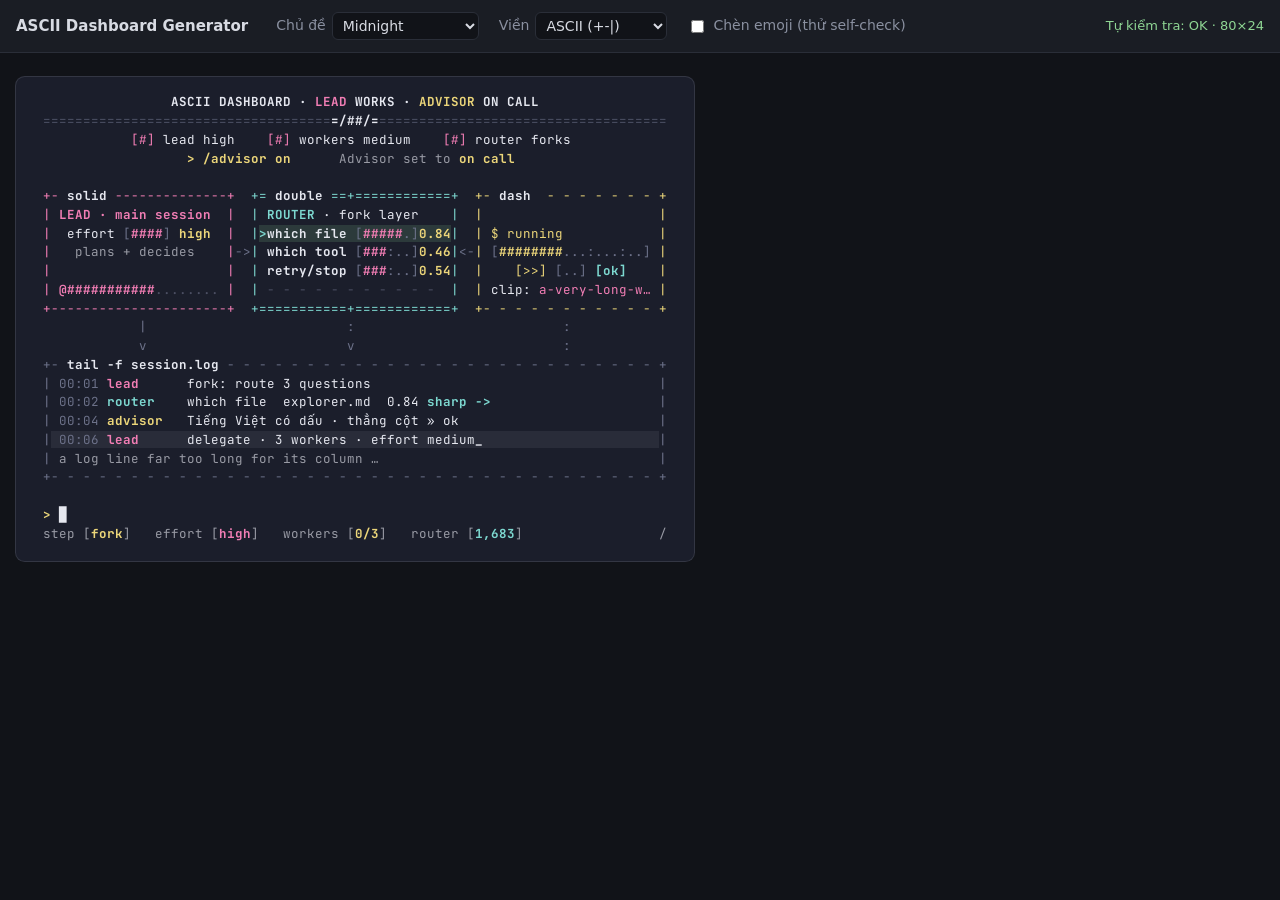
==== index.html @ 6a5013ba "feat: core grid, markup, theme and html renderer" ====
<!doctype html>
<html lang="vi">
<head>
<meta charset="utf-8">
<meta name="viewport" content="width=device-width, initial-scale=1">
<title>ASCII Dashboard Generator</title>
<link rel="preconnect" href="https://fonts.googleapis.com">
<link rel="preconnect" href="https://fonts.gstatic.com" crossorigin>
<link rel="stylesheet" href="https://fonts.googleapis.com/css2?family=JetBrains+Mono:wght@400;700&amp;family=IBM+Plex+Mono:wght@400;700&amp;family=Fira+Code:wght@400;700&amp;family=VT323&amp;display=swap">
<link rel="stylesheet" href="style.css">
</head>
<body>
<header class="app-bar">
  <h1 class="app-title">ASCII Dashboard Generator</h1>
  <label class="field">Chủ đề <select id="theme-select"></select></label>
  <label class="field">Viền
    <select id="border-select">
      <option value="ascii">ASCII (+-|)</option>
      <option value="unicode">Unicode (┌─┐)</option>
    </select>
  </label>
  <label class="field"><input type="checkbox" id="emoji-toggle"> Chèn emoji (thử self-check)</label>
  <span id="check-status" class="check-status"></span>
</header>
<main class="stage">
  <div id="screen" class="adg-screen"><div id="preview" class="adg-pre"></div></div>
</main>

<!-- order = dependency order: core → output → app -->
<script src="js/core/text-utils.js"></script>
<script src="js/core/theme.js"></script>
<script src="js/core/markup.js"></script>
<script src="js/core/grid.js"></script>
<script src="js/output/html-renderer.js"></script>
<script src="js/app.js"></script>
</body>
</html>
---- style.css ----
/* App UI tokens (dark editor chrome); the rendered dashboard takes its colors from the theme palette. */
:root {
  --app-bg: #111318;
  --app-panel: #1a1d24;
  --app-line: #2a2e38;
  --app-fg: #d8dbe3;
  --app-mut: #8a90a0;
  --app-ok: #8fd694;
  --app-warn: #f2a272;
  --app-font: system-ui, -apple-system, "Segoe UI", sans-serif;
  --adg-font: "JetBrains Mono", ui-monospace, Menlo, Consolas, monospace;
  --adg-size: 12.5px;
  --adg-lh: 1.5;
}

* { box-sizing: border-box; }
body { margin: 0; background: var(--app-bg); color: var(--app-fg); font: 14px/1.4 var(--app-font); }

.app-bar {
  display: flex; flex-wrap: wrap; align-items: center; gap: 12px 20px;
  padding: 12px 16px; background: var(--app-panel); border-bottom: 1px solid var(--app-line);
}
.app-title { margin: 0 8px 0 0; font-size: 15px; font-weight: 600; }
.field { display: inline-flex; align-items: center; gap: 6px; color: var(--app-mut); }
.field select { background: var(--app-bg); color: var(--app-fg); border: 1px solid var(--app-line); border-radius: 6px; padding: 4px 6px; font: inherit; }
.check-status { margin-left: auto; font-size: 13px; }
.check-status.ok { color: var(--app-ok); }
.check-status.warn { color: var(--app-warn); }

.stage { padding: 24px 16px; overflow-x: auto; }

/* Dashboard screen: background/color set inline from the palette. */
.adg-screen { display: inline-block; padding: 1.3em 1.5em 1.4em; border-radius: 0.7em; font-size: var(--adg-size); }
.adg-pre {
  font-family: var(--adg-font);
  /* ligatures (Fira Code `->`) would merge cells and break column alignment */
  font-variant-ligatures: none;
  font-feature-settings: "liga" 0, "calt" 0;
}
.adg-row { white-space: pre; direction: ltr; unicode-bidi: bidi-override; height: calc(var(--adg-lh) * 1em); line-height: calc(var(--adg-lh) * 1em); }

.adg-blink { animation: adg-blink 1.05s steps(1) infinite; }
@keyframes adg-blink { 50% { opacity: 0; } }
@media (prefers-reduced-motion: reduce) { .adg-blink { animation: none; } }
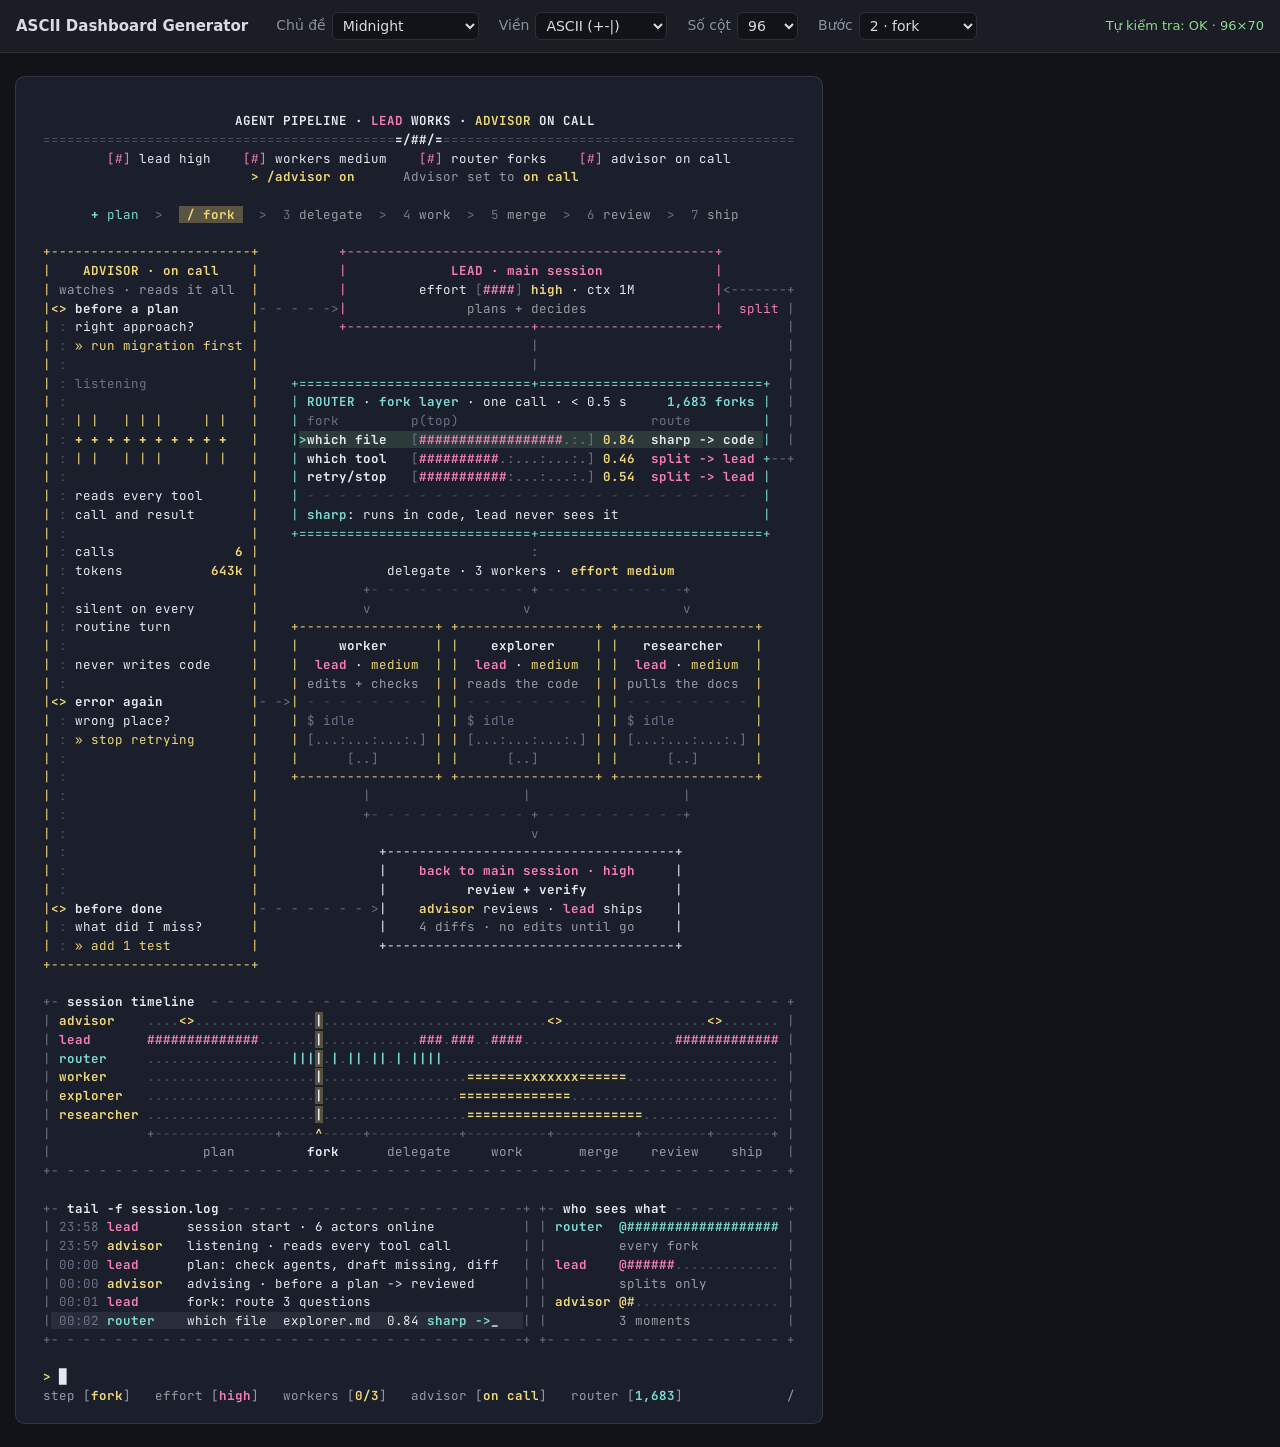
==== commit b70c4ae5: "feat: layout engine, blocks and agent pipeline template Rows x columns composer with stretch pass, a" ====
--- a/index.html
+++ b/index.html
@@ -19,18 +19,37 @@
       <option value="unicode">Unicode (┌─┐)</option>
     </select>
   </label>
-  <label class="field"><input type="checkbox" id="emoji-toggle"> Chèn emoji (thử self-check)</label>
+  <label class="field">Số cột
+    <select id="cols-select">
+      <option value="80">80</option>
+      <option value="96" selected>96</option>
+      <option value="120">120</option>
+    </select>
+  </label>
+  <label class="field">Bước <select id="step-select"></select></label>
   <span id="check-status" class="check-status"></span>
 </header>
 <main class="stage">
   <div id="screen" class="adg-screen"><div id="preview" class="adg-pre"></div></div>
 </main>
 
-<!-- order = dependency order: core → output → app -->
+<!-- order = dependency order: core → blocks → templates → output → app (tests/run.js reads this list) -->
 <script src="js/core/text-utils.js"></script>
 <script src="js/core/theme.js"></script>
 <script src="js/core/markup.js"></script>
 <script src="js/core/grid.js"></script>
+<script src="js/core/layout.js"></script>
+<script src="js/blocks/registry.js"></script>
+<script src="js/blocks/status.js"></script>
+<script src="js/blocks/header.js"></script>
+<script src="js/blocks/steps.js"></script>
+<script src="js/blocks/meters.js"></script>
+<script src="js/blocks/log.js"></script>
+<script src="js/blocks/table.js"></script>
+<script src="js/blocks/timeline.js"></script>
+<script src="js/blocks/side-column.js"></script>
+<script src="js/blocks/flow.js"></script>
+<script src="js/templates/agent-pipeline.js"></script>
 <script src="js/output/html-renderer.js"></script>
 <script src="js/app.js"></script>
 </body>
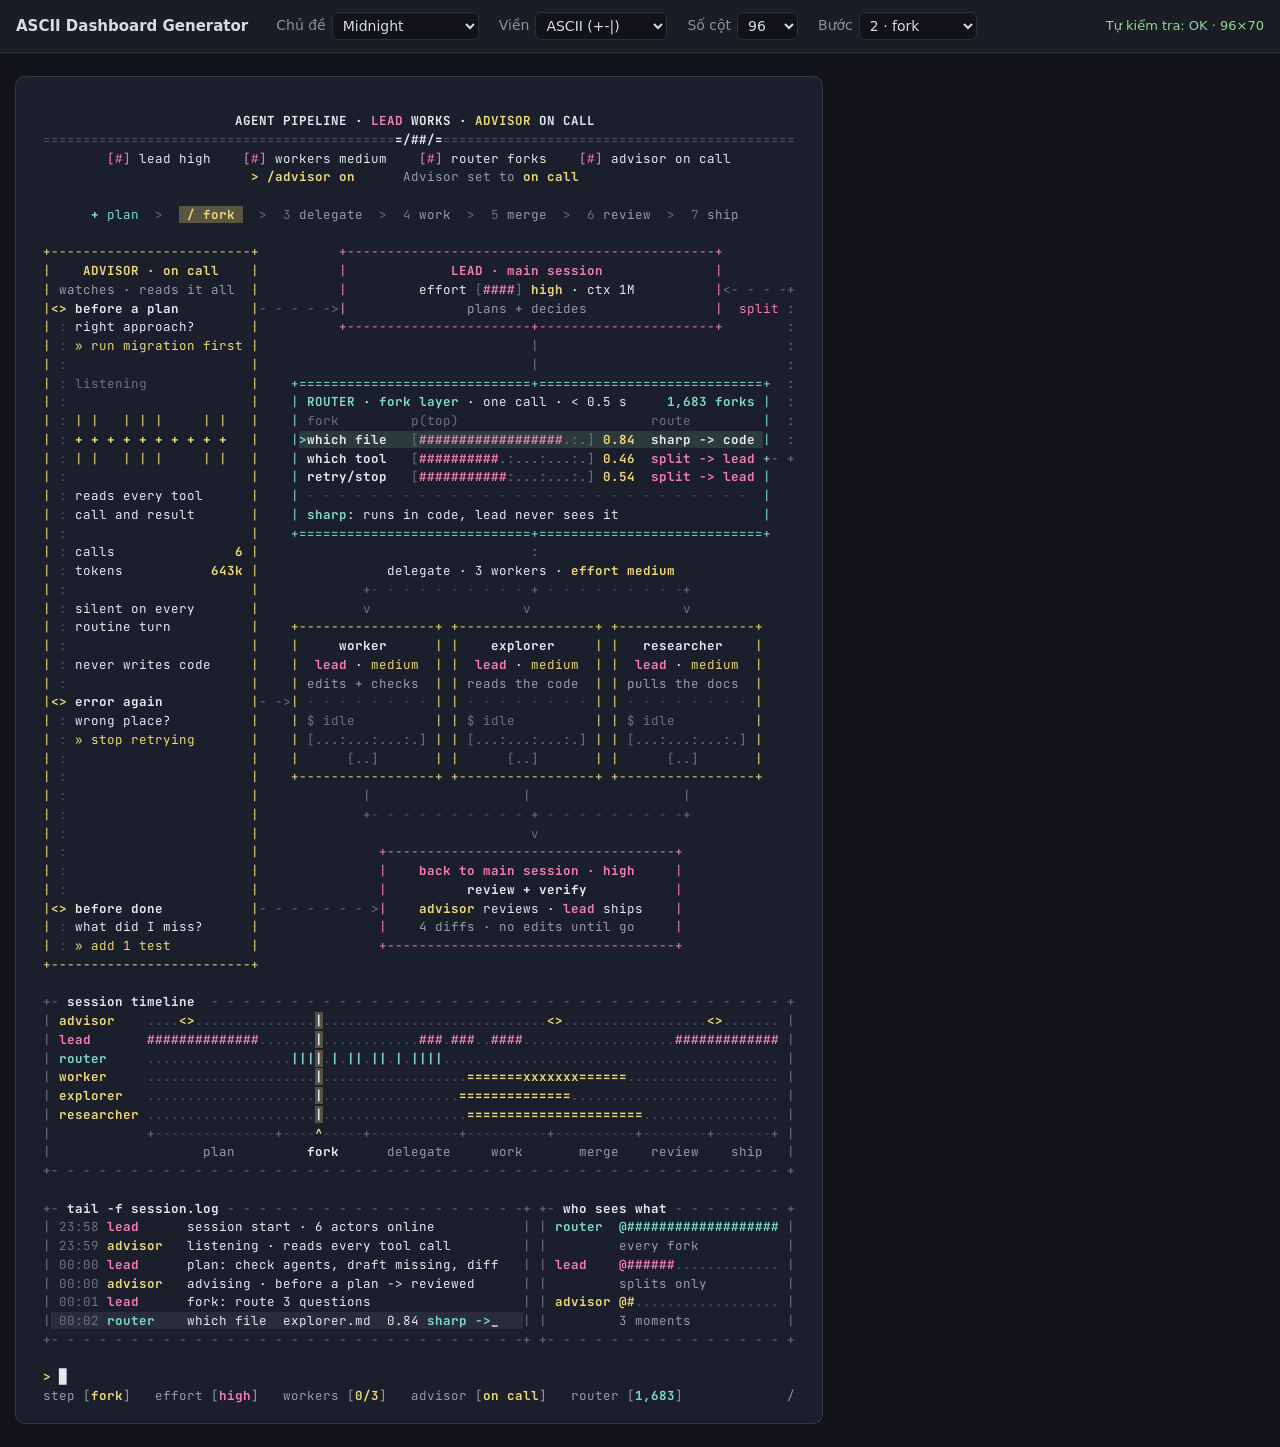
==== commit 6a9b11d4: "feat: flow dsl, graph layout and presets Implement Flow DSL parser and tier/hub/back-edge layout alg" ====
--- a/index.html
+++ b/index.html
@@ -39,6 +39,8 @@
 <script src="js/core/markup.js"></script>
 <script src="js/core/grid.js"></script>
 <script src="js/core/layout.js"></script>
+<script src="js/core/flow-dsl.js"></script>
+<script src="js/core/flow-graph.js"></script>
 <script src="js/blocks/registry.js"></script>
 <script src="js/blocks/status.js"></script>
 <script src="js/blocks/header.js"></script>
@@ -48,6 +50,7 @@
 <script src="js/blocks/table.js"></script>
 <script src="js/blocks/timeline.js"></script>
 <script src="js/blocks/side-column.js"></script>
+<script src="js/blocks/flow-presets.js"></script>
 <script src="js/blocks/flow.js"></script>
 <script src="js/templates/agent-pipeline.js"></script>
 <script src="js/output/html-renderer.js"></script>
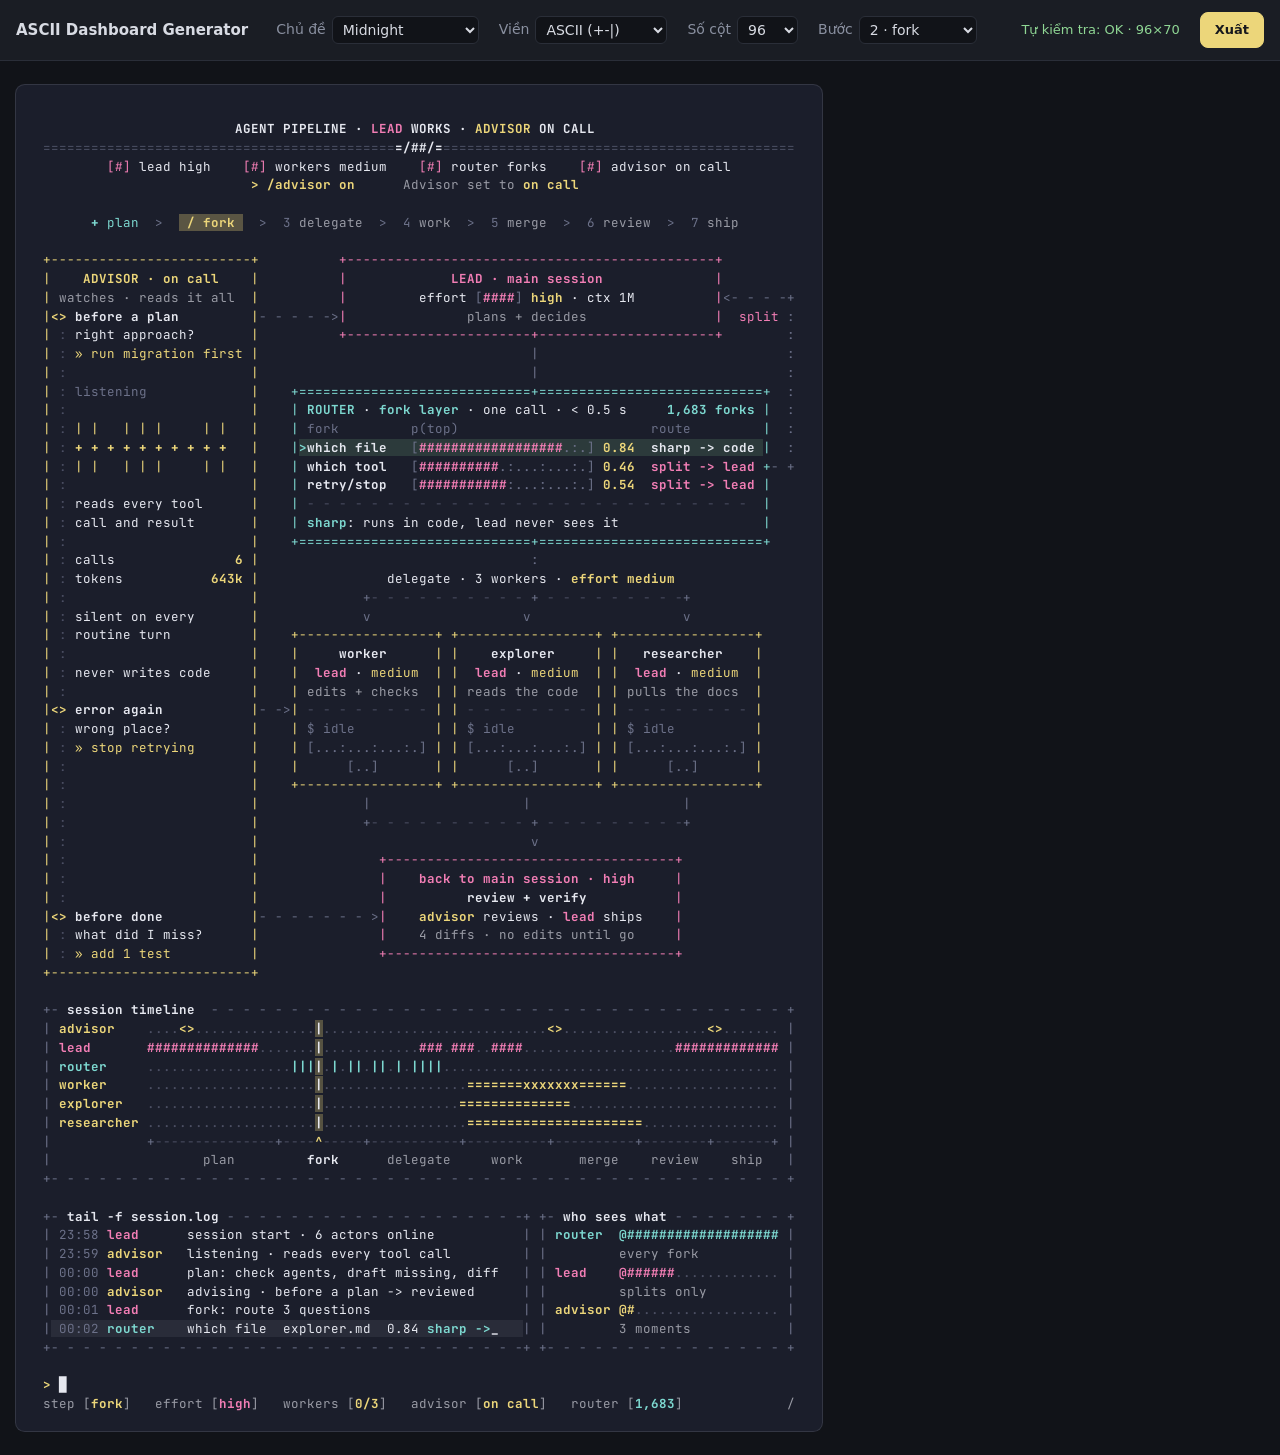
==== commit a88fbba0: "feat: canvas renderer and export dialog Canvas renderer with macOS/Windows/Ubuntu/CRT window chrome," ====
--- a/index.html
+++ b/index.html
@@ -28,10 +28,68 @@
   </label>
   <label class="field">Bước <select id="step-select"></select></label>
   <span id="check-status" class="check-status"></span>
+  <button id="export-open" class="btn btn-primary" type="button">Xuất</button>
 </header>
 <main class="stage">
   <div id="screen" class="adg-screen"><div id="preview" class="adg-pre"></div></div>
 </main>
+
+<div id="export-overlay" class="overlay" hidden>
+  <div id="export-dialog" class="dialog" role="dialog" aria-modal="true" aria-labelledby="export-title" tabindex="-1">
+    <div class="dialog-head">
+      <h2 id="export-title">Xuất &amp; chia sẻ</h2>
+      <button id="export-close" class="btn btn-icon" type="button" aria-label="Đóng">&times;</button>
+    </div>
+
+    <section class="card">
+      <h3>Ảnh PNG</h3>
+      <div class="opt-row"><span class="opt-label">Tỉ lệ</span>
+        <div id="png-scales" class="seg">
+          <button type="button" class="btn" data-scale="1" aria-pressed="false">1x</button>
+          <button type="button" class="btn" data-scale="2" aria-pressed="true">2x</button>
+          <button type="button" class="btn" data-scale="3" aria-pressed="false">3x</button>
+        </div>
+      </div>
+      <label class="check"><input type="checkbox" id="opt-chrome"> Kèm window chrome</label>
+      <div class="opt-grid">
+        <label class="field-col">Kiểu cửa sổ <select id="opt-win"></select></label>
+        <label class="field-col">Font <select id="opt-font"></select></label>
+        <label class="field-col">Cỡ chữ (px) <input id="opt-size" type="number" min="6" max="48" step="0.5"></label>
+        <label class="field-col">Credit <input id="opt-credit" type="text" maxlength="60"></label>
+      </div>
+      <div class="opt-row">
+        <label class="check"><input type="checkbox" id="opt-glow"> Glow</label>
+        <label class="check"><input type="checkbox" id="opt-scanline"> Scanline</label>
+      </div>
+      <div id="png-size" class="mono mut"></div>
+      <button id="png-download" class="btn btn-primary" type="button">Tải PNG</button>
+    </section>
+
+    <section id="export-motion" class="card" hidden></section>
+
+    <section class="card">
+      <div class="card-head"><h3>Plain text</h3>
+        <button id="text-copy" class="btn" type="button">Copy để dán vào code block</button></div>
+      <pre id="text-preview" class="text-preview" tabindex="0"></pre>
+    </section>
+
+    <div class="two-col">
+      <section class="card">
+        <h3>Config</h3>
+        <button id="json-download" class="btn" type="button">Tải file .json</button>
+        <button id="json-open" class="btn" type="button">Mở từ file .json</button>
+        <input id="json-file" type="file" accept=".json,application/json" hidden>
+      </section>
+      <section class="card">
+        <h3>Share link</h3>
+        <input id="share-url" class="mono" type="text" readonly aria-label="Share link">
+        <button id="share-copy" class="btn btn-primary" type="button">Copy link</button>
+        <ul id="share-warn" class="warn-list"></ul>
+      </section>
+    </div>
+  </div>
+</div>
+<div id="toast" class="toast" role="status" aria-live="polite" hidden></div>
 
 <!-- order = dependency order: core → blocks → templates → output → app (tests/run.js reads this list) -->
 <script src="js/core/text-utils.js"></script>
@@ -54,6 +112,14 @@
 <script src="js/blocks/flow.js"></script>
 <script src="js/templates/agent-pipeline.js"></script>
 <script src="js/output/html-renderer.js"></script>
+<script src="js/output/window-chrome.js"></script>
+<script src="js/output/canvas-chrome.js"></script>
+<script src="js/output/canvas-renderer.js"></script>
+<script src="js/export/plain-text.js"></script>
+<script src="js/export/png.js"></script>
+<script src="js/export/config-file.js"></script>
+<script src="js/export/share-link.js"></script>
+<script src="js/ui/export-dialog.js"></script>
 <script src="js/app.js"></script>
 </body>
 </html>
--- a/style.css
+++ b/style.css
@@ -42,3 +42,50 @@
 .adg-blink { animation: adg-blink 1.05s steps(1) infinite; }
 @keyframes adg-blink { 50% { opacity: 0; } }
 @media (prefers-reduced-motion: reduce) { .adg-blink { animation: none; } }
+
+/* Buttons, export dialog, toast */
+.btn {
+  min-height: 36px; padding: 0 14px; background: transparent; color: var(--app-fg); font: inherit; font-size: 13px;
+  border: 1px solid var(--app-line); border-radius: 8px; cursor: pointer;
+}
+.btn:hover:not(:disabled) { border-color: var(--app-mut); }
+.btn:disabled { opacity: 0.5; cursor: default; }
+.btn:focus-visible, .field select:focus-visible, .dialog input:focus-visible, .dialog select:focus-visible { outline: 2px solid var(--accent); outline-offset: 2px; }
+.btn[aria-pressed="true"], .btn-primary { background: var(--accent); border-color: var(--accent); color: #17181d; font-weight: 600; }
+.btn-icon { width: 40px; padding: 0; font-size: 20px; line-height: 1; }
+:root { --accent: #ecd67a; }
+body.modal-open { overflow: hidden; }
+
+.overlay { position: fixed; inset: 0; z-index: 10; display: flex; align-items: flex-start; justify-content: center; padding: 24px 12px; overflow-y: auto; background: rgba(5, 6, 9, 0.72); }
+.overlay[hidden], .toast[hidden] { display: none; }
+.dialog { width: 100%; max-width: 640px; display: flex; flex-direction: column; gap: 16px; padding: 24px; background: #12141b; border: 1px solid var(--app-line); border-radius: 12px; outline: none; }
+.dialog-head { display: flex; justify-content: space-between; align-items: center; }
+.dialog h2 { margin: 0; font-size: 20px; font-weight: 600; }
+.dialog h3 { margin: 0; font-size: 15px; font-weight: 600; }
+.card { display: flex; flex-direction: column; gap: 12px; padding: 16px; background: #171a23; border: 1px solid #242836; border-radius: 12px; }
+.card-head { display: flex; justify-content: space-between; align-items: center; gap: 8px; flex-wrap: wrap; }
+.two-col { display: grid; grid-template-columns: repeat(2, minmax(0, 1fr)); gap: 12px; }
+.opt-row { display: flex; align-items: center; gap: 16px; flex-wrap: wrap; }
+.opt-label, .mut { color: var(--app-mut); font-size: 12px; }
+.seg { display: flex; gap: 6px; }
+.check { display: inline-flex; align-items: center; gap: 8px; font-size: 13px; min-height: 28px; }
+.check input { width: 18px; height: 18px; accent-color: var(--accent); }
+.opt-grid { display: grid; grid-template-columns: repeat(2, minmax(0, 1fr)); gap: 10px; }
+.field-col { display: flex; flex-direction: column; gap: 4px; font-size: 12px; color: var(--app-mut); }
+.dialog select, .dialog input[type="text"], .dialog input[type="number"] {
+  height: 36px; padding: 0 8px; background: #0f1117; color: var(--app-fg); font: inherit; font-size: 13px;
+  border: 1px solid #2a2f3c; border-radius: 6px; min-width: 0;
+}
+#png-size { white-space: pre-line; }
+#png-size.warn { color: var(--app-warn); }
+.mono { font-family: var(--adg-font); font-size: 12px; }
+.card .btn-primary { align-self: flex-start; }
+.text-preview { margin: 0; padding: 10px 12px; max-height: 220px; overflow: auto; background: #0f1117; border: 1px solid #242836; border-radius: 8px; font: 10px/1.5 var(--adg-font); color: #c3c7d2; }
+.warn-list { margin: 0; padding-left: 18px; color: var(--app-warn); font-size: 12px; }
+.warn-list:empty { display: none; }
+
+.toast { position: fixed; left: 50%; bottom: 24px; z-index: 20; transform: translateX(-50%); max-width: calc(100vw - 24px); padding: 10px 16px; border-radius: 8px; background: #1f2330; border: 1px solid var(--app-line); font-size: 13px; }
+.toast.ok { border-color: var(--app-ok); }
+.toast.error { border-color: var(--app-warn); color: var(--app-warn); }
+
+@media (max-width: 560px) { .two-col, .opt-grid { grid-template-columns: 1fr; } .dialog { padding: 16px; } }
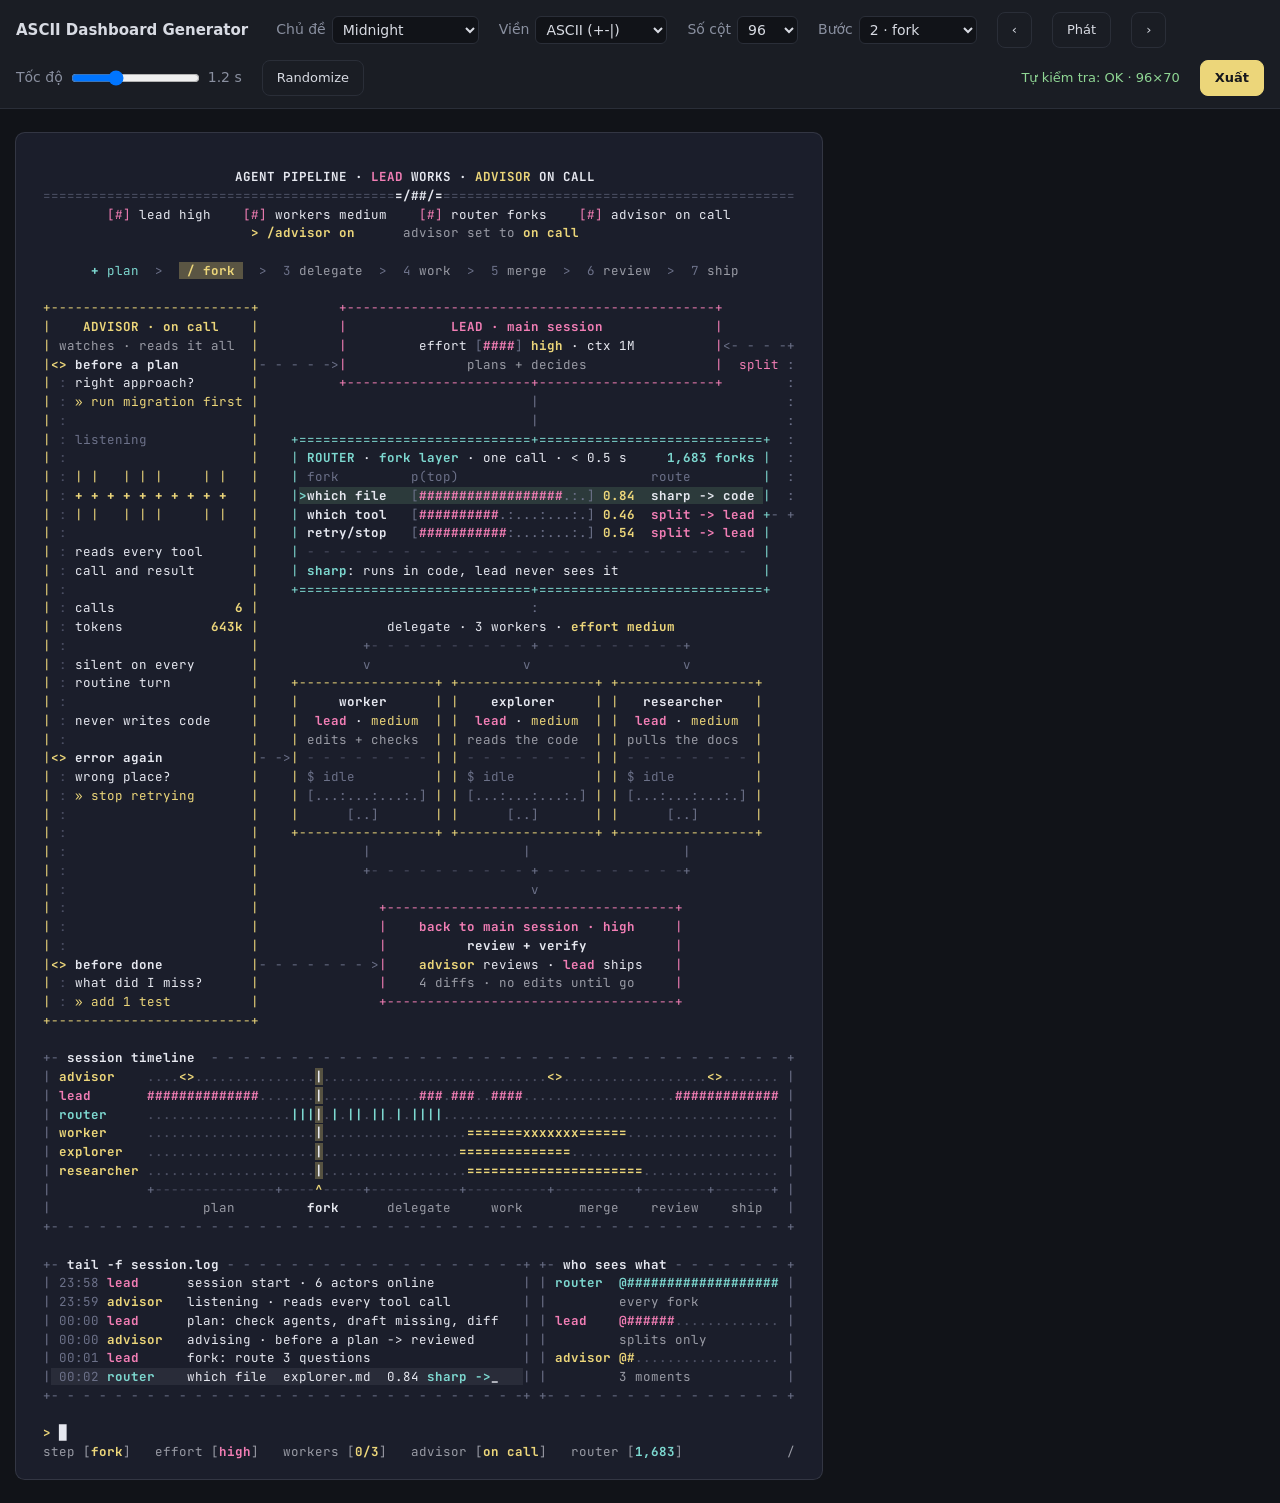
==== commit 5fecf612: "feat: generators, seeded randomize and step player" ====
--- a/index.html
+++ b/index.html
@@ -27,6 +27,11 @@
     </select>
   </label>
   <label class="field">Bước <select id="step-select"></select></label>
+  <button id="prev" class="btn" type="button" aria-label="Bước trước">‹</button>
+  <button id="play" class="btn" type="button" aria-pressed="false">Phát</button>
+  <button id="next" class="btn" type="button" aria-label="Bước sau">›</button>
+  <label class="field">Tốc độ <input id="speed" type="range" min="300" max="3000" step="100" value="1200"> <span id="speed-label">1.2 s</span></label>
+  <button id="randomize" class="btn" type="button">Randomize</button>
   <span id="check-status" class="check-status"></span>
   <button id="export-open" class="btn btn-primary" type="button">Xuất</button>
 </header>
@@ -99,6 +104,9 @@
 <script src="js/core/layout.js"></script>
 <script src="js/core/flow-dsl.js"></script>
 <script src="js/core/flow-graph.js"></script>
+<script src="js/core/random.js"></script>
+<script src="js/core/generators.js"></script>
+<script src="js/core/frame.js"></script>
 <script src="js/blocks/registry.js"></script>
 <script src="js/blocks/status.js"></script>
 <script src="js/blocks/header.js"></script>
@@ -120,6 +128,7 @@
 <script src="js/export/config-file.js"></script>
 <script src="js/export/share-link.js"></script>
 <script src="js/ui/export-dialog.js"></script>
+<script src="js/ui/player.js"></script>
 <script src="js/app.js"></script>
 </body>
 </html>
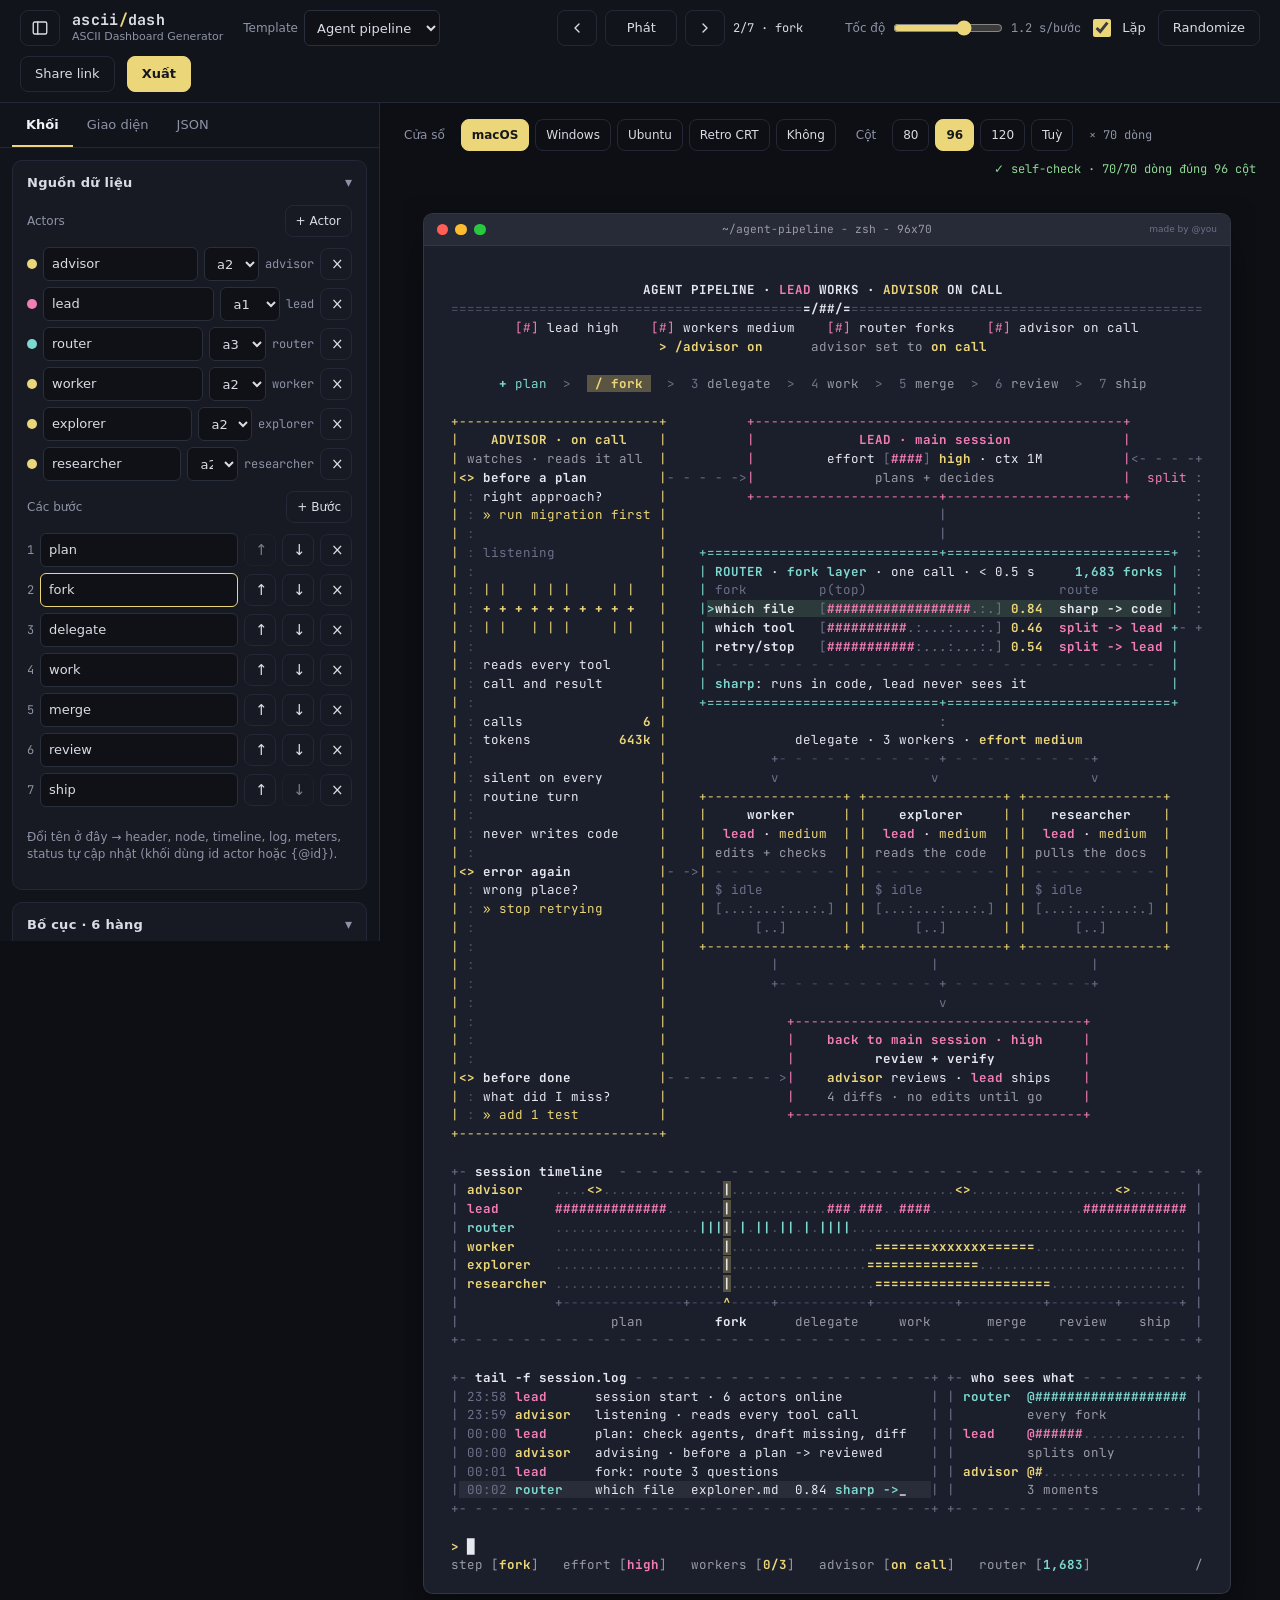
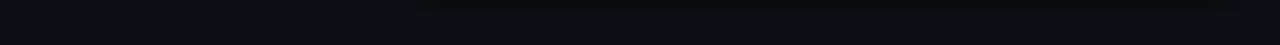
==== commit 353bcf10: "feat: editor panel, templates, autosave and mobile layout" ====
--- a/index.html
+++ b/index.html
@@ -4,40 +4,72 @@
 <meta charset="utf-8">
 <meta name="viewport" content="width=device-width, initial-scale=1">
 <title>ASCII Dashboard Generator</title>
+<meta name="description" content="Tạo dashboard terminal vẽ bằng ký tự ASCII, tuỳ chỉnh và xuất PNG / GIF / MP4 / text / share link.">
 <link rel="preconnect" href="https://fonts.googleapis.com">
 <link rel="preconnect" href="https://fonts.gstatic.com" crossorigin>
-<link rel="stylesheet" href="https://fonts.googleapis.com/css2?family=JetBrains+Mono:wght@400;700&amp;family=IBM+Plex+Mono:wght@400;700&amp;family=Fira+Code:wght@400;700&amp;family=VT323&amp;display=swap">
+<link rel="stylesheet" href="https://fonts.googleapis.com/css2?family=IBM+Plex+Sans:wght@400;500;600&amp;family=JetBrains+Mono:wght@400;700&amp;family=IBM+Plex+Mono:wght@400;700&amp;family=Fira+Code:wght@400;700&amp;family=VT323&amp;display=swap">
 <link rel="stylesheet" href="style.css">
+<link rel="stylesheet" href="editor.css">
 </head>
 <body>
 <header class="app-bar">
-  <h1 class="app-title">ASCII Dashboard Generator</h1>
-  <label class="field">Chủ đề <select id="theme-select"></select></label>
-  <label class="field">Viền
-    <select id="border-select">
-      <option value="ascii">ASCII (+-|)</option>
-      <option value="unicode">Unicode (┌─┐)</option>
-    </select>
-  </label>
-  <label class="field">Số cột
-    <select id="cols-select">
-      <option value="80">80</option>
-      <option value="96" selected>96</option>
-      <option value="120">120</option>
-    </select>
-  </label>
-  <label class="field">Bước <select id="step-select"></select></label>
-  <button id="prev" class="btn" type="button" aria-label="Bước trước">‹</button>
-  <button id="play" class="btn" type="button" aria-pressed="false">Phát</button>
-  <button id="next" class="btn" type="button" aria-label="Bước sau">›</button>
-  <label class="field">Tốc độ <input id="speed" type="range" min="300" max="3000" step="100" value="1200"> <span id="speed-label">1.2 s</span></label>
-  <button id="randomize" class="btn" type="button">Randomize</button>
-  <span id="check-status" class="check-status"></span>
+  <div class="brand">
+    <button id="panel-toggle" class="btn btn-icon" type="button" aria-label="Thu gọn / mở panel" aria-controls="panel" aria-expanded="true">
+      <svg width="18" height="18" viewBox="0 0 24 24" fill="none" stroke="currentColor" stroke-width="1.8" stroke-linecap="round" stroke-linejoin="round" aria-hidden="true"><rect x="3" y="4" width="18" height="16" rx="2"></rect><path d="M9 4v16"></path></svg>
+    </button>
+    <div>
+      <div class="logo">ascii<span>/</span>dash</div>
+      <div class="logo-sub">ASCII Dashboard Generator</div>
+    </div>
+  </div>
+  <label class="field">Template <select id="template-select"></select></label>
+  <div class="bar-fill"></div>
+  <div class="player" role="group" aria-label="Phát theo bước">
+    <button id="prev" class="btn btn-icon" type="button" aria-label="Bước trước">
+      <svg width="16" height="16" viewBox="0 0 24 24" fill="none" stroke="currentColor" stroke-width="2" stroke-linecap="round" stroke-linejoin="round" aria-hidden="true"><path d="M15 6l-6 6 6 6"></path></svg>
+    </button>
+    <button id="play" class="btn btn-play" type="button" aria-pressed="false">Phát</button>
+    <button id="next" class="btn btn-icon" type="button" aria-label="Bước sau">
+      <svg width="16" height="16" viewBox="0 0 24 24" fill="none" stroke="currentColor" stroke-width="2" stroke-linecap="round" stroke-linejoin="round" aria-hidden="true"><path d="M9 6l6 6-6 6"></path></svg>
+    </button>
+    <span id="step-label" class="step-label mono" aria-live="polite"></span>
+    <label class="field speed">Tốc độ <input id="speed" type="range" min="300" max="3000" step="100" aria-describedby="speed-label"> <span id="speed-label" class="mono"></span></label>
+    <label class="check"><input id="loop" type="checkbox"> Lặp</label>
+  </div>
+  <button id="randomize" class="btn" type="button" title="Đổi số liệu, độ dài thanh, mẫu timeline (giữ nguyên chữ)">Randomize</button>
+  <button id="share-quick" class="btn" type="button">Share link</button>
   <button id="export-open" class="btn btn-primary" type="button">Xuất</button>
 </header>
-<main class="stage">
-  <div id="screen" class="adg-screen"><div id="preview" class="adg-pre"></div></div>
-</main>
+
+<div class="workspace">
+  <aside id="panel" class="panel" aria-label="Chỉnh sửa">
+    <div class="tabs" role="tablist">
+      <button id="tab-btn-blocks" class="tab" role="tab" type="button" aria-selected="true" aria-controls="tab-blocks">Khối</button>
+      <button id="tab-btn-style" class="tab" role="tab" type="button" aria-selected="false" aria-controls="tab-style">Giao diện</button>
+      <button id="tab-btn-json" class="tab" role="tab" type="button" aria-selected="false" aria-controls="tab-json">JSON</button>
+    </div>
+    <div id="tab-blocks" class="tab-body" role="tabpanel" aria-labelledby="tab-btn-blocks">
+      <details class="sect" open><summary><h2>Nguồn dữ liệu</h2></summary><div id="data-source" class="sect-body"></div></details>
+      <details class="sect" open><summary><h2 id="layout-title">Bố cục</h2></summary><div id="layout-list" class="sect-body"></div></details>
+      <details class="sect" open id="block-sect"><summary><h2 id="block-title">Khối</h2></summary><div id="block-form" class="sect-body"></div></details>
+      <details class="sect" open id="flow-sect"><summary><h2>Flow · node graph</h2></summary><div id="flow-editor" class="sect-body"></div></details>
+    </div>
+    <div id="tab-style" class="tab-body" role="tabpanel" aria-labelledby="tab-btn-style" hidden></div>
+    <div id="tab-json" class="tab-body" role="tabpanel" aria-labelledby="tab-btn-json" hidden></div>
+  </aside>
+
+  <main class="stage">
+    <div class="preview-bar">
+      <div class="opt-row"><span class="opt-label">Cửa sổ</span><div id="win-seg" class="seg" role="group" aria-label="Kiểu cửa sổ"></div></div>
+      <div class="opt-row"><span class="opt-label">Cột</span><div id="cols-seg" class="seg" role="group" aria-label="Số cột"></div>
+        <input id="cols-custom" class="num" type="number" min="40" max="200" aria-label="Số cột tuỳ chọn" hidden>
+        <span id="rows-label" class="mut mono"></span></div>
+      <span id="check-status" class="check-status" role="status"></span>
+    </div>
+    <div id="preview-wrap" class="preview-wrap"><div id="preview-scale" class="preview-scale"><div id="preview-window"></div></div></div>
+    <p id="preview-note" class="mut preview-note" hidden></p>
+  </main>
+</div>
 
 <div id="export-overlay" class="overlay" hidden>
   <div id="export-dialog" class="dialog" role="dialog" aria-modal="true" aria-labelledby="export-title" tabindex="-1">
@@ -96,7 +128,7 @@
 </div>
 <div id="toast" class="toast" role="status" aria-live="polite" hidden></div>
 
-<!-- order = dependency order: core → blocks → templates → output → app (tests/run.js reads this list) -->
+<!-- order = dependency order: core → blocks → templates → output → export → ui → app (tests/run.js reads this list) -->
 <script src="js/core/text-utils.js"></script>
 <script src="js/core/theme.js"></script>
 <script src="js/core/markup.js"></script>
@@ -107,6 +139,8 @@
 <script src="js/core/random.js"></script>
 <script src="js/core/generators.js"></script>
 <script src="js/core/frame.js"></script>
+<script src="js/core/store.js"></script>
+<script src="js/core/list-codec.js"></script>
 <script src="js/blocks/registry.js"></script>
 <script src="js/blocks/status.js"></script>
 <script src="js/blocks/header.js"></script>
@@ -119,16 +153,31 @@
 <script src="js/blocks/flow-presets.js"></script>
 <script src="js/blocks/flow.js"></script>
 <script src="js/templates/agent-pipeline.js"></script>
+<script src="js/templates/server-monitor.js"></script>
+<script src="js/templates/ci-cd-build.js"></script>
+<script src="js/templates/blank.js"></script>
+<script src="js/templates/index.js"></script>
 <script src="js/output/html-renderer.js"></script>
 <script src="js/output/window-chrome.js"></script>
+<script src="js/output/html-chrome.js"></script>
 <script src="js/output/canvas-chrome.js"></script>
 <script src="js/output/canvas-renderer.js"></script>
 <script src="js/export/plain-text.js"></script>
 <script src="js/export/png.js"></script>
 <script src="js/export/config-file.js"></script>
 <script src="js/export/share-link.js"></script>
+<script src="js/export/storage.js"></script>
+<script src="js/ui/dom.js"></script>
 <script src="js/ui/export-dialog.js"></script>
 <script src="js/ui/player.js"></script>
+<script src="js/ui/preview.js"></script>
+<script src="js/ui/schema-form.js"></script>
+<script src="js/ui/data-source-form.js"></script>
+<script src="js/ui/layout-list.js"></script>
+<script src="js/ui/flow-editor.js"></script>
+<script src="js/ui/style-tab.js"></script>
+<script src="js/ui/json-tab.js"></script>
+<script src="js/ui/panel.js"></script>
 <script src="js/app.js"></script>
 </body>
 </html>
--- a/style.css
+++ b/style.css
@@ -1,13 +1,17 @@
-/* App UI tokens (dark editor chrome); the rendered dashboard takes its colors from the theme palette. */
+/* App UI tokens (dark editor chrome, from the approved mockup); the rendered dashboard takes its
+   colors from the theme palette. Editor layout lives in editor.css. */
 :root {
-  --app-bg: #111318;
-  --app-panel: #1a1d24;
-  --app-line: #2a2e38;
-  --app-fg: #d8dbe3;
-  --app-mut: #8a90a0;
+  --app-bg: #0d0f14;
+  --app-panel: #12141b;
+  --app-card: #171a23;
+  --app-field: #0f1117;
+  --app-line: #242836;
+  --app-line2: #2a2f3c;
+  --app-fg: #d9dce5;
+  --app-mut: #8d93a5;
   --app-ok: #8fd694;
   --app-warn: #f2a272;
-  --app-font: system-ui, -apple-system, "Segoe UI", sans-serif;
+  --app-font: "IBM Plex Sans", system-ui, -apple-system, "Segoe UI", sans-serif;
   --adg-font: "JetBrains Mono", ui-monospace, Menlo, Consolas, monospace;
   --adg-size: 12.5px;
   --adg-lh: 1.5;
@@ -15,22 +19,15 @@
 
 * { box-sizing: border-box; }
 body { margin: 0; background: var(--app-bg); color: var(--app-fg); font: 14px/1.4 var(--app-font); }
+button, select, input, textarea { font-family: inherit; }
+a { color: var(--accent); }
 
-.app-bar {
-  display: flex; flex-wrap: wrap; align-items: center; gap: 12px 20px;
-  padding: 12px 16px; background: var(--app-panel); border-bottom: 1px solid var(--app-line);
-}
-.app-title { margin: 0 8px 0 0; font-size: 15px; font-weight: 600; }
-.field { display: inline-flex; align-items: center; gap: 6px; color: var(--app-mut); }
-.field select { background: var(--app-bg); color: var(--app-fg); border: 1px solid var(--app-line); border-radius: 6px; padding: 4px 6px; font: inherit; }
-.check-status { margin-left: auto; font-size: 13px; }
+.field { display: inline-flex; align-items: center; gap: 6px; color: var(--app-mut); font-size: 12px; }
+.field select { height: 36px; background: var(--app-field); color: var(--app-fg); border: 1px solid var(--app-line2); border-radius: 6px; padding: 0 8px; font: inherit; font-size: 13px; }
+.check-status { margin-left: auto; font-size: 12px; font-family: var(--adg-font); }
 .check-status.ok { color: var(--app-ok); }
 .check-status.warn { color: var(--app-warn); }
 
-.stage { padding: 24px 16px; overflow-x: auto; }
-
-/* Dashboard screen: background/color set inline from the palette. */
-.adg-screen { display: inline-block; padding: 1.3em 1.5em 1.4em; border-radius: 0.7em; font-size: var(--adg-size); }
 .adg-pre {
   font-family: var(--adg-font);
   /* ligatures (Fira Code `->`) would merge cells and break column alignment */
@@ -50,7 +47,7 @@
 }
 .btn:hover:not(:disabled) { border-color: var(--app-mut); }
 .btn:disabled { opacity: 0.5; cursor: default; }
-.btn:focus-visible, .field select:focus-visible, .dialog input:focus-visible, .dialog select:focus-visible { outline: 2px solid var(--accent); outline-offset: 2px; }
+:focus-visible { outline: 2px solid var(--accent); outline-offset: 2px; }
 .btn[aria-pressed="true"], .btn-primary { background: var(--accent); border-color: var(--accent); color: #17181d; font-weight: 600; }
 .btn-icon { width: 40px; padding: 0; font-size: 20px; line-height: 1; }
 :root { --accent: #ecd67a; }
--- a/editor.css
+++ b/editor.css
@@ -0,0 +1,158 @@
+/* Editor layout: header toolbar, collapsible left panel (tabs + sections), preview stage with the
+   HTML window chrome. ≤ 720px: preview on top, the same panel below as an accordion. */
+
+/* Header */
+.app-bar { display: flex; flex-wrap: wrap; align-items: center; gap: 10px 12px; padding: 10px 20px; background: var(--app-panel); border-bottom: 1px solid var(--app-line); }
+.brand { display: flex; align-items: center; gap: 12px; margin-right: 8px; }
+.logo { font: 700 15px/1.2 var(--adg-font); letter-spacing: 0.02em; }
+.logo span { color: var(--accent); }
+.logo-sub { font-size: 11px; color: var(--app-mut); }
+.bar-fill { flex: 1 1 0; }
+.player { display: flex; align-items: center; gap: 8px; flex-wrap: wrap; }
+.btn-play { min-width: 72px; }
+.step-label { min-width: 104px; font-size: 12px; color: var(--app-fg); }
+.speed input { width: 110px; accent-color: var(--accent); }
+.btn-sm { min-height: 32px; padding: 0 10px; font-size: 12px; }
+.btn-icon.btn-sm { width: 32px; font-size: 15px; }
+.btn-icon { display: inline-grid; place-items: center; }
+.small { font-size: 12px; }
+
+/* Workspace */
+.workspace { display: flex; align-items: flex-start; min-height: calc(100vh - 62px); }
+.panel { flex: 0 0 380px; width: 380px; max-height: calc(100vh - 62px); overflow-y: auto; position: sticky; top: 0; background: var(--app-panel); border-right: 1px solid var(--app-line); }
+body.panel-hidden .panel { display: none; }
+.tabs { display: flex; position: sticky; top: 0; z-index: 2; background: var(--app-panel); border-bottom: 1px solid var(--app-line); padding: 0 12px; }
+.tab { height: 44px; padding: 0 14px; background: transparent; border: 0; border-bottom: 2px solid transparent; color: var(--app-mut); font: 500 13px var(--app-font); cursor: pointer; }
+.tab[aria-selected="true"] { border-bottom-color: var(--accent); color: #f1f2f6; font-weight: 600; }
+.tab-body { padding: 12px; display: flex; flex-direction: column; gap: 12px; }
+.tab-body[hidden] { display: none; }
+
+.sect { background: var(--app-card); border: 1px solid var(--app-line); border-radius: 10px; }
+.sect > summary { list-style: none; cursor: pointer; padding: 12px 14px; display: flex; align-items: center; justify-content: space-between; min-height: 44px; box-sizing: border-box; }
+.sect > summary::-webkit-details-marker { display: none; }
+.sect > summary::after { content: '▾'; color: var(--app-mut); transition: transform .15s; }
+.sect:not([open]) > summary::after { transform: rotate(-90deg); }
+.sect h2, .sect-flat h2 { margin: 0; font-size: 13px; font-weight: 600; letter-spacing: 0.02em; }
+.sect-body { padding: 0 14px 14px; display: flex; flex-direction: column; gap: 10px; }
+.sect-flat { display: flex; flex-direction: column; gap: 10px; padding: 14px; background: var(--app-card); border: 1px solid var(--app-line); border-radius: 10px; }
+.sub-head { display: flex; align-items: center; justify-content: space-between; gap: 8px; }
+.stack { display: flex; flex-direction: column; gap: 6px; }
+.form { display: flex; flex-direction: column; gap: 10px; }
+.form-head { display: flex; align-items: center; gap: 8px; flex-wrap: wrap; }
+
+.panel input[type="text"], .panel input[type="number"], .panel select, .panel textarea, .preview-bar .num {
+  min-height: 34px; padding: 6px 8px; background: var(--app-field); color: var(--app-fg); font: inherit; font-size: 13px;
+  border: 1px solid var(--app-line2); border-radius: 6px; min-width: 0; box-sizing: border-box;
+}
+.panel textarea { resize: vertical; line-height: 1.5; font-family: var(--adg-font); font-size: 12px; }
+.panel input[type="range"] { accent-color: var(--accent); }
+.grow { flex: 1 1 auto; }
+.num { width: 72px; }
+.num.ratio { width: 64px; min-height: 28px; padding: 2px 6px; }
+
+.actor-row, .step-row { display: flex; align-items: center; gap: 6px; }
+.actor-row select { width: 64px; }
+.step-row.current input { border-color: var(--accent); }
+.dot { width: 10px; height: 10px; border-radius: 50%; flex: none; }
+
+.layout-row { display: flex; align-items: center; gap: 6px; padding: 4px; border-radius: 8px; background: var(--app-field); }
+.layout-row.off { opacity: 0.5; }
+.row-n { width: 18px; text-align: center; }
+.chips { flex: 1 1 auto; display: flex; gap: 6px; min-width: 0; flex-wrap: wrap; }
+.chip { display: flex; align-items: center; gap: 4px; flex: 1 1 0; min-width: 0; }
+.chip-btn { flex: 1 1 auto; min-width: 0; display: flex; justify-content: space-between; align-items: center; gap: 6px; min-height: 32px; padding: 4px 8px; border-radius: 6px; font-size: 12px; white-space: nowrap; overflow: hidden; background: #1f222c; color: var(--app-fg); border: 1px solid transparent; cursor: pointer; }
+.chip-on .chip-btn { background: #2b2a1c; border-color: var(--accent); }
+.tag { font: 10px var(--adg-font); color: var(--app-mut); }
+.tag-auto { color: #8fd694; }
+.tag-preset { color: var(--accent); }
+.tag-manual { color: #f2a272; }
+.legend { display: flex; flex-wrap: wrap; gap: 4px; align-items: baseline; }
+
+.preset-cards { display: grid; grid-template-columns: 1fr 1fr; gap: 8px; }
+.preset-card { display: flex; flex-direction: column; align-items: center; gap: 8px; padding: 10px 8px; border-radius: 8px; background: var(--app-field); border: 1px solid var(--app-line); color: var(--app-fg); cursor: pointer; font-size: 12px; }
+.preset-card[aria-pressed="true"] { border-color: var(--accent); box-shadow: 0 0 0 1px var(--accent) inset; }
+.preset-card pre { margin: 0; font-size: 11px; line-height: 1.2; color: var(--accent); }
+.dsl-help { display: flex; flex-wrap: wrap; gap: 4px 12px; color: var(--app-mut); }
+.dsl-help code { color: var(--accent); }
+.error-text { margin: 0; color: var(--app-warn); font-size: 12px; font-family: var(--adg-font); }
+.node-detail > summary { cursor: pointer; font-size: 12px; color: var(--app-mut); min-height: 32px; display: flex; align-items: center; }
+
+.theme-grid { display: grid; grid-template-columns: repeat(2, minmax(0, 1fr)); gap: 8px; }
+.theme-card { display: flex; flex-direction: column; gap: 8px; padding: 8px; text-align: left; border-radius: 8px; background: var(--app-field); border: 1px solid var(--app-line); color: var(--app-fg); cursor: pointer; font-size: 12px; }
+.theme-card[aria-pressed="true"] { border-color: var(--accent); box-shadow: 0 0 0 1px var(--accent) inset; }
+.swatch { display: flex; gap: 4px; padding: 8px; border-radius: 5px; }
+.swatch i { flex: 1; height: 10px; border-radius: 2px; }
+.color-grid { display: grid; grid-template-columns: repeat(3, minmax(0, 1fr)); gap: 8px; }
+.color-field { display: flex; align-items: center; gap: 6px; font-size: 12px; color: var(--app-mut); min-height: 36px; }
+.color-field.changed { color: var(--accent); }
+.color-field input { width: 32px; height: 28px; padding: 0; border: 1px solid var(--app-line2); border-radius: 6px; background: none; }
+.row-check { justify-content: space-between; width: 100%; }
+
+.json-area { width: 100%; min-height: 50vh; }
+.json-status { margin: 0; font: 12px var(--adg-font); }
+.json-status.ok { color: var(--app-ok); }
+.json-status.error { color: var(--app-warn); }
+
+/* Stage + preview */
+.stage { flex: 1 1 auto; min-width: 0; padding: 16px 24px 32px; }
+.preview-bar { display: flex; flex-wrap: wrap; align-items: center; gap: 10px 20px; margin-bottom: 16px; }
+.preview-wrap { position: relative; overflow: hidden; }
+.preview-wrap.zoomable { cursor: zoom-in; }
+.preview-wrap.zoomed { overflow-x: auto; cursor: zoom-out; }
+.preview-scale { display: inline-block; transform-origin: top left; }
+.preview-note { margin: 8px 0 0; font-size: 12px; }
+
+/* HTML window chrome (geometry from output/window-chrome.js via html-chrome.js) */
+.win { display: inline-block; vertical-align: top; font-size: var(--adg-size); margin: 1.6em; }
+.win.win-none { margin: 0; }
+.win-framed { box-shadow: 0 1.6em 3.2em rgba(0, 0, 0, .35); border-radius: 0.7em; }
+.win-crt.win-framed { box-shadow: 0 1.6em 3.2em rgba(0, 0, 0, .45); }
+.win-screen { position: relative; overflow: hidden; }
+.win-bar { position: relative; display: flex; align-items: center; justify-content: space-between; box-sizing: border-box; font-family: var(--app-font); white-space: nowrap; }
+.win-bar-tabs { justify-content: flex-start; align-items: flex-end; }
+.win-bar-tabs > span:not(.win-tab):not(.win-fill) { align-self: center; }
+.win-fill { flex: 1 1 auto; }
+.win-dots { display: flex; align-items: center; }
+.win-dot { display: block; border-radius: 50%; }
+.win-title { position: absolute; left: 50%; transform: translateX(-50%); }
+.win-title.mono { font-family: var(--adg-font); }
+.win-tab { display: inline-flex; align-items: center; box-sizing: border-box; }
+.win-icon { display: inline-grid; place-items: center; font-family: var(--adg-font); }
+.win-cap { display: inline-grid; place-items: center; height: 100%; font-size: 0.95em; }
+.win-btn, .win-circle { display: inline-grid; place-items: center; font-size: 0.85em; line-height: 1; }
+.win-circle { border-radius: 50%; }
+.win-content { position: relative; }
+.win-scan { position: absolute; inset: 0; pointer-events: none; background: repeating-linear-gradient(to bottom, rgba(0,0,0,.22) 0 1px, transparent 1px 3px); }
+.win-foot { display: flex; align-items: center; justify-content: space-between; box-sizing: border-box; }
+.win-power { display: inline-flex; align-items: center; font-weight: 700; }
+.win-power i { display: block; border-radius: 50%; }
+#preview-window .adg-pre { font-size: 1em; }
+#preview-window.glow .adg-pre { text-shadow: 0 0 0.55em currentColor; }
+
+.toast { display: flex; align-items: center; gap: 12px; }
+.toast-action { flex: none; }
+
+/* Mobile: preview on top, the same panel below as an accordion */
+@media (max-width: 720px) {
+  .app-bar { padding: 8px 12px; gap: 8px; }
+  .logo-sub, .bar-fill { display: none; }
+  .brand { margin-right: 0; }
+  .player { order: 10; width: 100%; }
+  .step-label { min-width: 0; }
+  .speed input { width: 90px; }
+  .btn, .tab, .btn-sm, .btn-icon.btn-sm, .chip-btn, .field select { min-height: 44px; }
+  .btn-icon.btn-sm, .btn-icon { min-width: 44px; }
+  .panel input[type="text"], .panel input[type="number"], .panel select, .preview-bar .num, .preset-card, .theme-card, .node-detail > summary { min-height: 44px; }
+  input[type="checkbox"] { flex: none; width: 24px; height: 24px; margin: 10px; accent-color: var(--accent); }
+  input[type="range"] { height: 44px; }
+  .chip { flex: 1 1 100%; }
+  .num.ratio { width: 64px; min-height: 44px; }
+  .seg { flex-wrap: wrap; }
+  .seg .btn { min-width: 44px; }
+  .workspace { flex-direction: column; min-height: 0; }
+  .stage { order: -1; width: 100%; box-sizing: border-box; padding: 12px; }
+  .panel { position: static; flex: none; width: 100%; max-height: none; border-right: 0; border-top: 1px solid var(--app-line); }
+  body.panel-hidden .panel { display: none; }
+  .check-status { margin-left: 0; }
+  .win { margin: 0.8em; }
+}
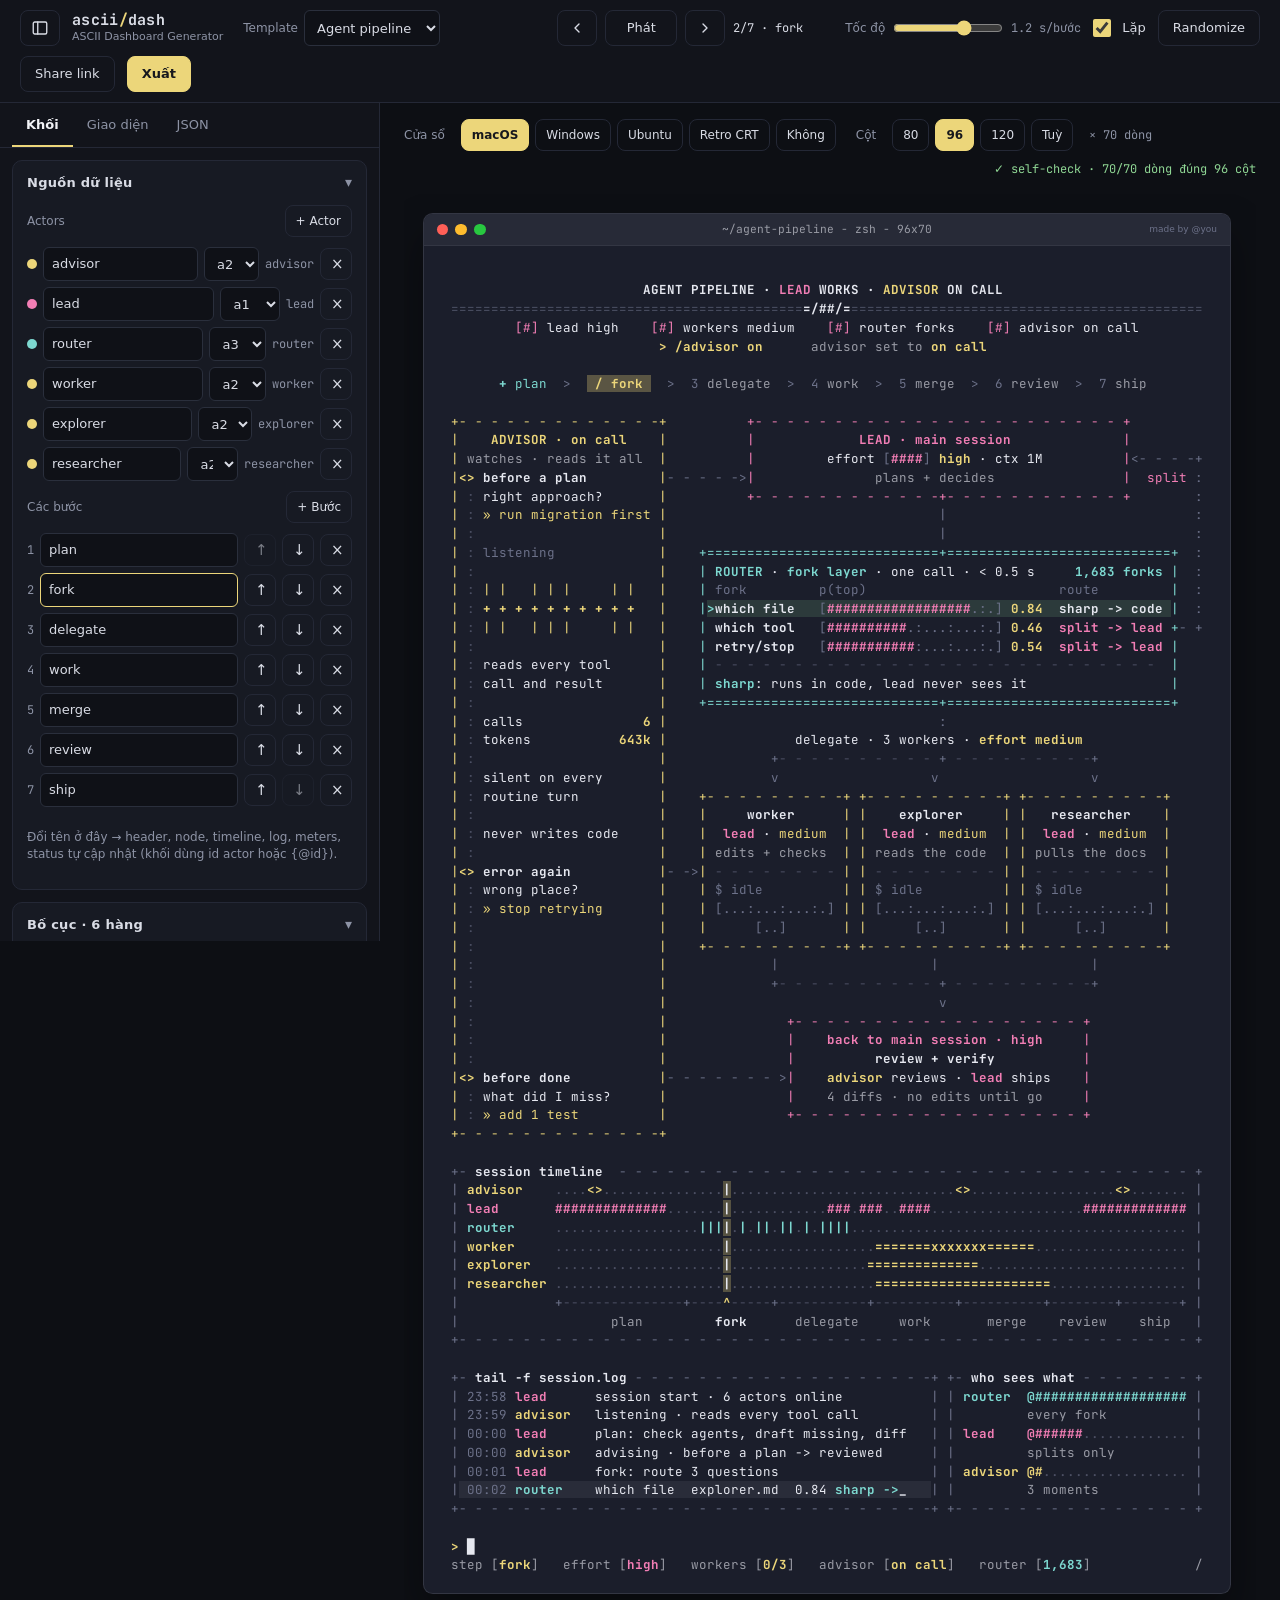
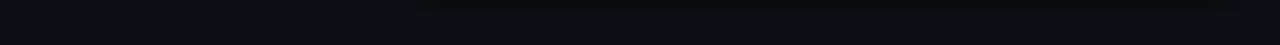
==== commit cdac0a83: "feat: qa self-check matrix and dashed boxes matching the reference" ====
--- a/index.html
+++ b/index.html
@@ -28,7 +28,7 @@
     <button id="prev" class="btn btn-icon" type="button" aria-label="Bước trước">
       <svg width="16" height="16" viewBox="0 0 24 24" fill="none" stroke="currentColor" stroke-width="2" stroke-linecap="round" stroke-linejoin="round" aria-hidden="true"><path d="M15 6l-6 6 6 6"></path></svg>
     </button>
-    <button id="play" class="btn btn-play" type="button" aria-pressed="false">Phát</button>
+    <button id="play" class="btn btn-play" type="button">Phát</button>
     <button id="next" class="btn btn-icon" type="button" aria-label="Bước sau">
       <svg width="16" height="16" viewBox="0 0 24 24" fill="none" stroke="currentColor" stroke-width="2" stroke-linecap="round" stroke-linejoin="round" aria-hidden="true"><path d="M9 6l6 6-6 6"></path></svg>
     </button>
@@ -141,6 +141,7 @@
 <script src="js/core/frame.js"></script>
 <script src="js/core/store.js"></script>
 <script src="js/core/list-codec.js"></script>
+<script src="js/core/qa-matrix.js"></script>
 <script src="js/blocks/registry.js"></script>
 <script src="js/blocks/status.js"></script>
 <script src="js/blocks/header.js"></script>
@@ -167,7 +168,15 @@
 <script src="js/export/config-file.js"></script>
 <script src="js/export/share-link.js"></script>
 <script src="js/export/storage.js"></script>
+<script src="js/export/gif-encoder.js"></script>
+<script src="js/export/gif-palette.js"></script>
+<script src="js/export/animation-frames.js"></script>
+<script src="js/export/gif-export.js"></script>
+<script src="js/export/video-webcodecs.js"></script>
+<script src="js/export/video-recorder.js"></script>
+<script src="js/export/video.js"></script>
 <script src="js/ui/dom.js"></script>
+<script src="js/ui/export-motion.js"></script>
 <script src="js/ui/export-dialog.js"></script>
 <script src="js/ui/player.js"></script>
 <script src="js/ui/preview.js"></script>
--- a/style.css
+++ b/style.css
@@ -86,3 +86,8 @@
 .toast.error { border-color: var(--app-warn); color: var(--app-warn); }
 
 @media (max-width: 560px) { .two-col, .opt-grid { grid-template-columns: 1fr; } .dialog { padding: 16px; } }
+
+.motion-info { white-space: pre-line; font-size: 12px; }
+.motion-info.warn { color: var(--app-warn); }
+progress { width: 100%; height: 8px; accent-color: var(--accent); }
+progress[hidden] { display: none; }
